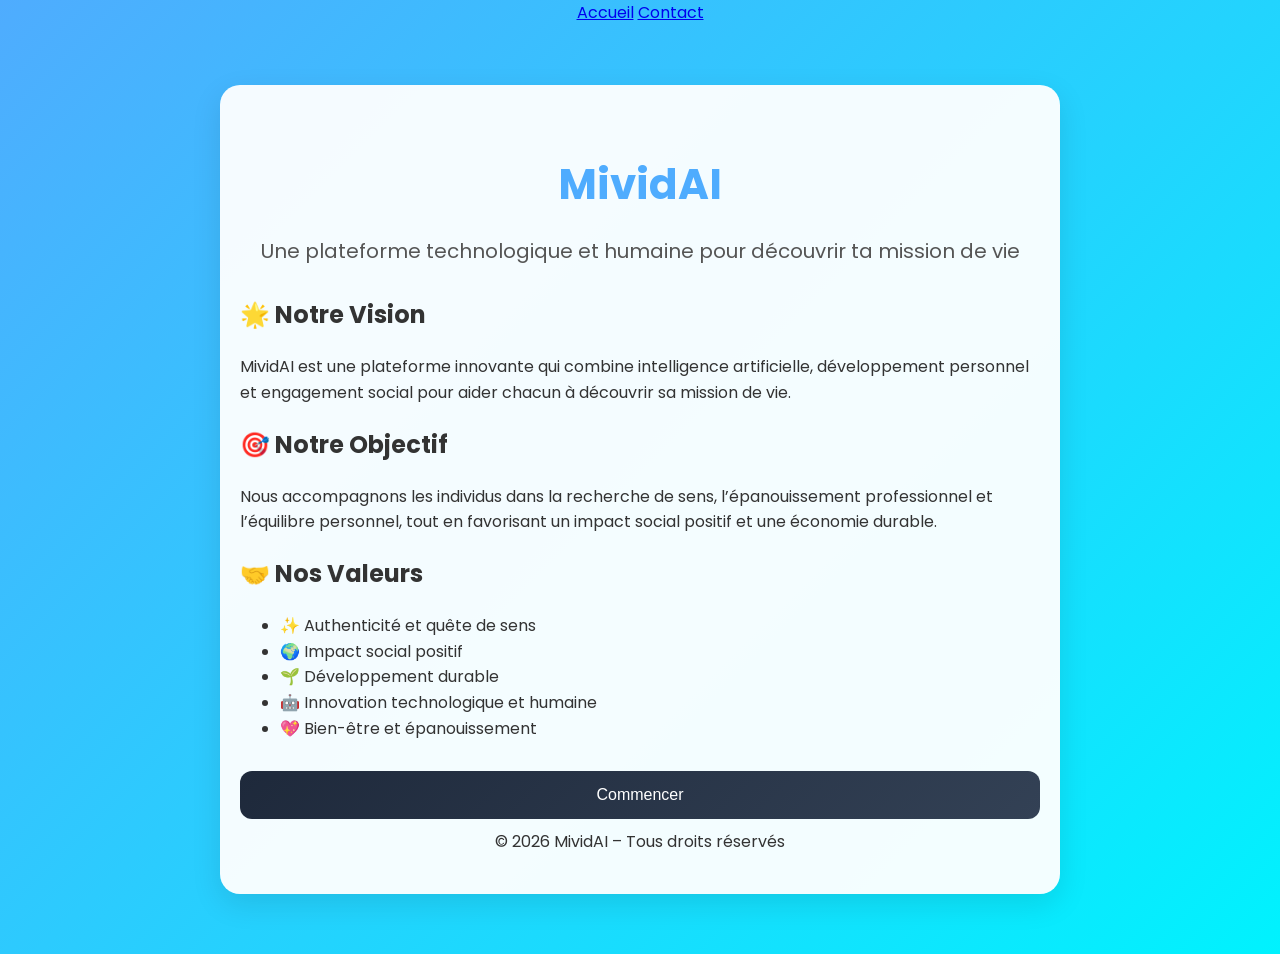
==== index.html @ 107326b5 "commencer commit MividAI MVP" ====
<!DOCTYPE html>
<html lang="fr">
<head>
  <meta charset="UTF-8">
  <meta name="viewport" content="width=device-width, initial-scale=1.0">
  <title>MividAI - Découvre ta mission de vie</title>
  <link rel="stylesheet" href="style.css">
  <nav class="navbar">
  <a href="index.html">Accueil</a>
  <a href="contact.html">Contact</a>
  </nav>
</head>
<body>
  <div class="container">
    <h1>MividAI</h1>
    <p class="subtitle">
      Une plateforme technologique et humaine pour découvrir ta mission de vie
    </p>

    <div class="mission">
      <h2>🌟 Notre Vision</h2>
      <p>
        MividAI est une plateforme innovante qui combine intelligence artificielle,
        développement personnel et engagement social pour aider chacun à découvrir
        sa mission de vie.
      </p>

      <h2>🎯 Notre Objectif</h2>
      <p>
        Nous accompagnons les individus dans la recherche de sens, l’épanouissement
        professionnel et l’équilibre personnel, tout en favorisant un impact social
        positif et une économie durable.
      </p>

      <h2>🤝 Nos Valeurs</h2>
      <ul>
        <li>✨ Authenticité et quête de sens</li>
        <li>🌍 Impact social positif</li>
        <li>🌱 Développement durable</li>
        <li>🤖 Innovation technologique et humaine</li>
        <li>💖 Bien-être et épanouissement</li>
      </ul>
    </div>
    <a>
    <button class="btn">Commencer</button>
    </a>
   <div class="footer">
      © 2026 MividAI – Tous droits réservés
    </div>
  </div>
  <script src="script.js"></script>
</body>
</html>
---- style.css ----
/* Importation d'une police moderne */
@import url('https://fonts.googleapis.com/css2?family=Poppins:wght@300;400;600&display=swap');

body {
  margin: 0;
  font-family: 'Poppins', sans-serif;
  background: linear-gradient(135deg, #4facfe, #00f2fe);
  color: #333;
  text-align: center;
}

.container {
  max-width: 800px;
  margin: 60px auto;
  padding: 40px 20px;
  background: rgba(255, 255, 255, 0.95);
  border-radius: 20px;
  box-shadow: 0 10px 30px rgba(0, 0, 0, 0.1);
}

h1 {
  font-size: 42px;
  color: #4facfe;
  margin-bottom: 10px;
}

.subtitle {
  font-size: 20px;
  color: #555;
  margin-bottom: 30px;
}

.mission {
  text-align: left;
  margin: 30px 0;
  line-height: 1.6;
}


.btn {
  display: block;
  width: 100%;
  padding: 15px;
  margin: 10px 0;
  border: none;
  border-radius: 12px;
  background: linear-gradient(135deg, #1e293b, #334155);
  color: white;
  font-size: 16px;
  cursor: pointer;
  transition: all 0.2s ease;
}

.btn:hover {
  transform: scale(1.05);
  background: linear-gradient(135deg, #334155, #475569);
  box-shadow: 0 0 15px rgba(56, 189, 248, 0.5);

#quiz button {
  display: block;
  width: 100%;
}

#result {
  margin-top: 30px;
  font-size: 20px;
  font-weight: 500;
}

.footer {
  margin-top: 40px;
  font-size: 14px;
  color: #777;
}
.contact-section {
  text-align: left;
  margin-top: 20px;
}

.contact-form {
  display: flex;
  flex-direction: column;
  gap: 15px;
}

.contact-form label {
  font-weight: 600;
  margin-top: 10px;
}

.contact-form input,
.contact-form textarea {
  padding: 12px;
  border-radius: 8px;
  border: 1px solid #ccc;
  font-size: 16px;
  width: 100%;
}

.contact-form input:focus,
.contact-form textarea:focus {
  outline: none;
  border-color: #4facfe;
  box-shadow: 0 0 5px rgba(79, 172, 254, 0.3);
}

.contact-info {
  margin-top: 30px;
  background: #f9f9f9;
  padding: 20px;
  border-radius: 10px;
}

.contact-info a {
  color: #4facfe;
  text-decoration: none;
}

.contact-info a:hover {
  text-decoration: underline;
}
.navbar {
  margin-top: 20px;
}

.navbar a {
  margin: 0 15px;
  text-decoration: none;
  color: #2c3e50;
  font-weight: 600;
}

.navbar a:hover {
  color: #4facfe;
}

.fade {
  opacity: 0;
  transform: translateY(20px);
  transition: all 0.4s ease;
}

.fade.show {
  opacity: 1;
  transform: translateY(0);
}
.fade {
  opacity: 0;
  transform: translateY(20px);
  transition: all 0.4s ease;
}

.fade.show {
  opacity: 1;
  transform: translateY(0);
}
.btn:active {
  transform: scale(0.95);
}
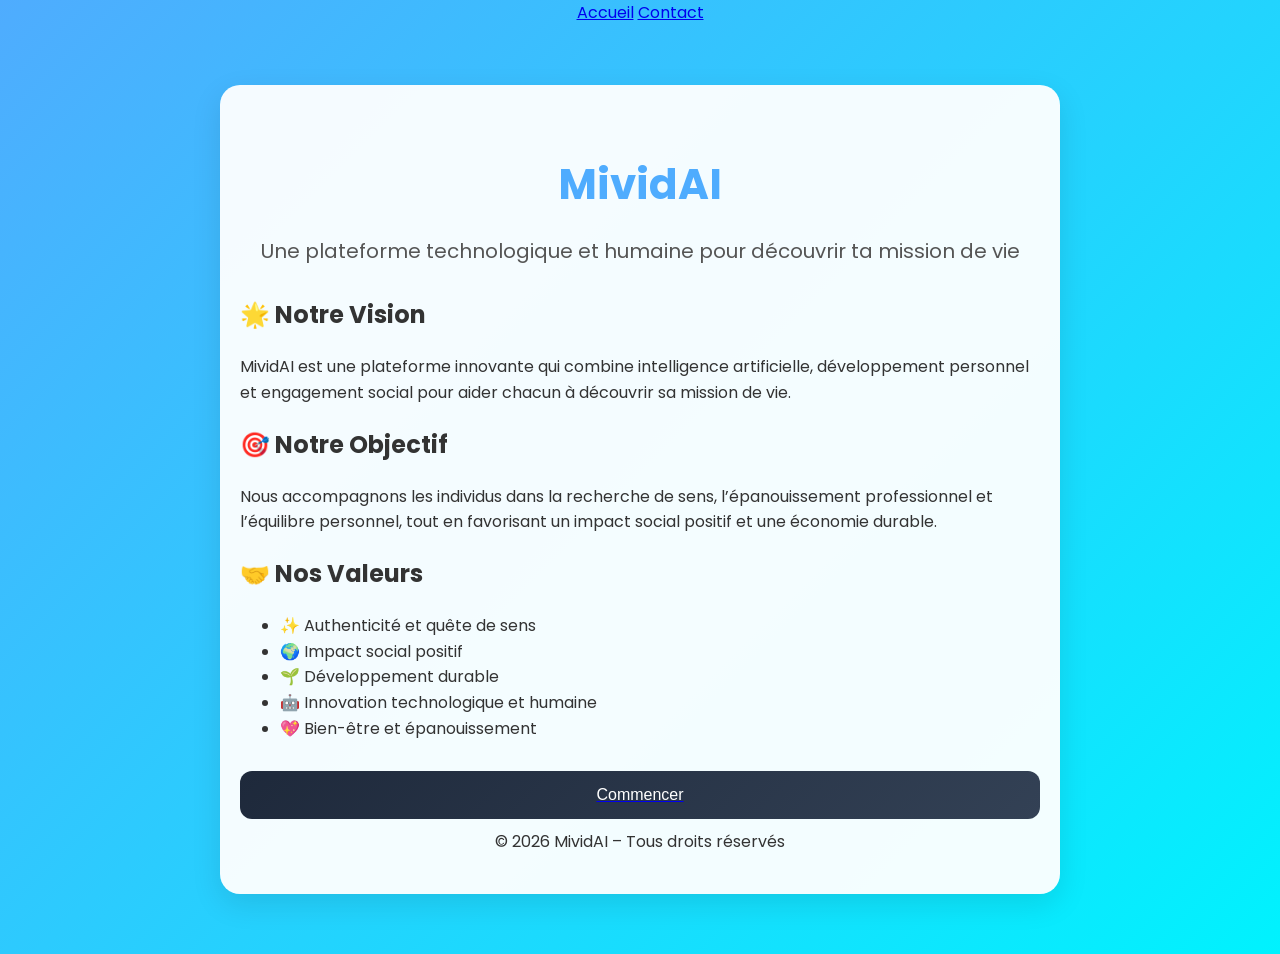
==== commit d530425b: "corect index commit MividAI MVP" ====
--- a/index.html
+++ b/index.html
@@ -5,12 +5,12 @@
   <meta name="viewport" content="width=device-width, initial-scale=1.0">
   <title>MividAI - Découvre ta mission de vie</title>
   <link rel="stylesheet" href="style.css">
-  <nav class="navbar">
+</head>
+<body>
+<nav class="navbar">
   <a href="index.html">Accueil</a>
   <a href="contact.html">Contact</a>
-  </nav>
-</head>
-<body>
+</nav>
   <div class="container">
     <h1>MividAI</h1>
     <p class="subtitle">
@@ -42,8 +42,9 @@
       </ul>
     </div>
     <a>
-    <button class="btn">Commencer</button>
-    </a>
+  <a href="questions.html">
+  <button class="btn">Commencer</button>
+</a>
    <div class="footer">
       © 2026 MividAI – Tous droits réservés
     </div>
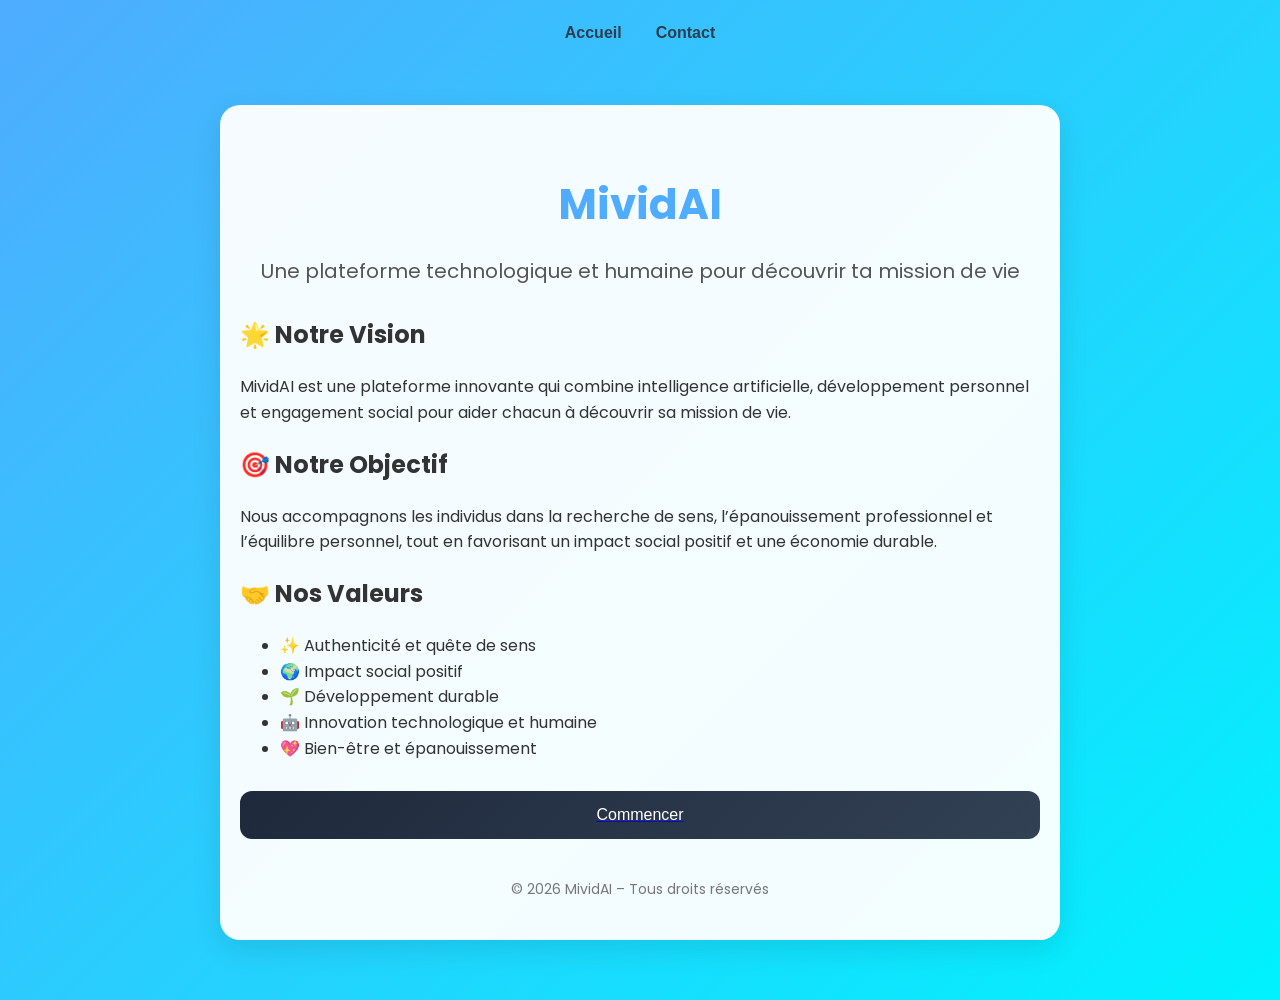
==== commit 7a8b68f7: "mise a jour commit MividAI MVP" ====
--- a/index.html
+++ b/index.html
@@ -41,11 +41,10 @@
         <li>💖 Bien-être et épanouissement</li>
       </ul>
     </div>
-    <a>
-  <a href="questions.html">
-  <button class="btn">Commencer</button>
-</a>
-   <div class="footer">
+    <a href="questions.html">
+      <button class="btn">Commencer</button>
+    </a>
+    <div class="footer">
       © 2026 MividAI – Tous droits réservés
     </div>
   </div>
--- a/style.css
+++ b/style.css
@@ -55,6 +55,7 @@
   transform: scale(1.05);
   background: linear-gradient(135deg, #334155, #475569);
   box-shadow: 0 0 15px rgba(56, 189, 248, 0.5);
+}
 
 #quiz button {
   display: block;
@@ -144,15 +145,9 @@
   opacity: 1;
   transform: translateY(0);
 }
-.fade {
-  opacity: 0;
-  transform: translateY(20px);
-  transition: all 0.4s ease;
-}
 
-.fade.show {
-  opacity: 1;
-  transform: translateY(0);
+.hidden {
+  display: none;
 }
 .btn:active {
   transform: scale(0.95);
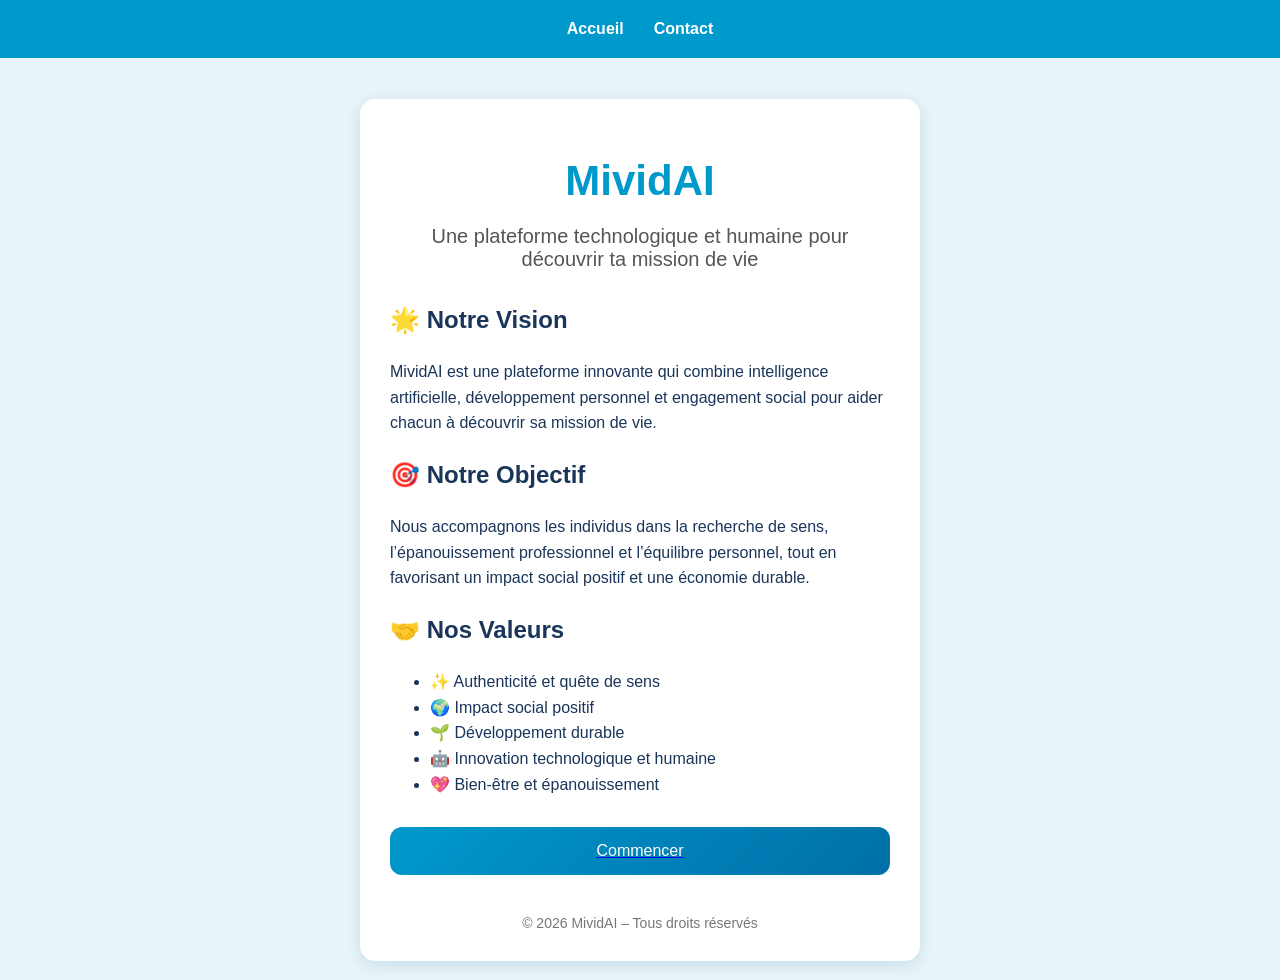
==== commit b947236e: "remise" ====
--- a/index.html
+++ b/index.html
@@ -48,6 +48,5 @@
       © 2026 MividAI – Tous droits réservés
     </div>
   </div>
-  <script src="script.js"></script>
 </body>
 </html>
--- a/style.css
+++ b/style.css
@@ -2,25 +2,21 @@
 @import url('https://fonts.googleapis.com/css2?family=Poppins:wght@300;400;600&display=swap');
 
 body {
+  font-family: Arial;
+  background: #e8f4f8;
+  color: #1a355a;
+  display: flex;
+  justify-content: center;
+  align-items: center;
+  min-height: 100vh;
   margin: 0;
-  font-family: 'Poppins', sans-serif;
-  background: linear-gradient(135deg, #4facfe, #00f2fe);
-  color: #333;
-  text-align: center;
-}
-
-.container {
-  max-width: 800px;
-  margin: 60px auto;
-  padding: 40px 20px;
-  background: rgba(255, 255, 255, 0.95);
-  border-radius: 20px;
-  box-shadow: 0 10px 30px rgba(0, 0, 0, 0.1);
+  padding-top: 80px;
+  flex-direction: column;
 }
 
 h1 {
   font-size: 42px;
-  color: #4facfe;
+  color: #0099cc;
   margin-bottom: 10px;
 }
 
@@ -35,7 +31,6 @@
   margin: 30px 0;
   line-height: 1.6;
 }
-
 
 .btn {
   display: block;
@@ -44,7 +39,7 @@
   margin: 10px 0;
   border: none;
   border-radius: 12px;
-  background: linear-gradient(135deg, #1e293b, #334155);
+  background: linear-gradient(135deg, #0099cc, #006fa8);
   color: white;
   font-size: 16px;
   cursor: pointer;
@@ -53,8 +48,8 @@
 
 .btn:hover {
   transform: scale(1.05);
-  background: linear-gradient(135deg, #334155, #475569);
-  box-shadow: 0 0 15px rgba(56, 189, 248, 0.5);
+  background: linear-gradient(135deg, #006fa8, #004d7a);
+  box-shadow: 0 0 15px rgba(0, 153, 204, 0.4);
 }
 
 #quiz button {
@@ -72,6 +67,28 @@
   margin-top: 40px;
   font-size: 14px;
   color: #777;
+}
+#results {
+  font-size: 18px;
+  line-height: 1.6;
+  text-align: left;
+  margin: 20px 0;
+}
+
+#results h2 {
+  font-size: 24px;
+  color: #0099cc;
+  text-align: center;
+}
+
+#results ul {
+  margin-left: 20px;
+}
+
+#results p {
+  font-size: 20px;
+  margin-top: 20px;
+  text-align: center;
 }
 .contact-section {
   text-align: left;
@@ -101,38 +118,51 @@
 .contact-form input:focus,
 .contact-form textarea:focus {
   outline: none;
-  border-color: #4facfe;
-  box-shadow: 0 0 5px rgba(79, 172, 254, 0.3);
+  border-color: #0099cc;
+  box-shadow: 0 0 5px rgba(0, 153, 204, 0.3);
 }
 
 .contact-info {
   margin-top: 30px;
-  background: #f9f9f9;
+  background: #f0f8fb;
   padding: 20px;
   border-radius: 10px;
+  border: 2px solid #0099cc;
 }
 
 .contact-info a {
-  color: #4facfe;
+  color: #0099cc;
   text-decoration: none;
+  font-weight: 600;
 }
 
 .contact-info a:hover {
   text-decoration: underline;
 }
 .navbar {
-  margin-top: 20px;
+  position: fixed;
+  top: 0;
+  left: 0;
+  right: 0;
+  display: flex;
+  justify-content: center;
+  gap: 30px;
+  padding: 20px;
+  background: #0099cc;
+  z-index: 100;
 }
 
 .navbar a {
-  margin: 0 15px;
   text-decoration: none;
-  color: #2c3e50;
+  color: white;
   font-weight: 600;
+  font-size: 16px;
+  transition: color 0.3s ease;
 }
 
 .navbar a:hover {
-  color: #4facfe;
+  color: #e8f4f8;
+  text-decoration: underline;
 }
 
 .fade {
@@ -151,4 +181,21 @@
 }
 .btn:active {
   transform: scale(0.95);
-}+}
+
+.container {
+  width: 90%;
+  max-width: 500px;
+  text-align: center;
+  background: white;
+  padding: 30px;
+  border-radius: 15px;
+  box-shadow: 0 4px 15px rgba(0, 99, 153, 0.15);
+}
+
+.question {
+  font-size: 30px;
+  margin-bottom: 25px;
+  font-weight: bold;
+  line-height: 1.4;
+}
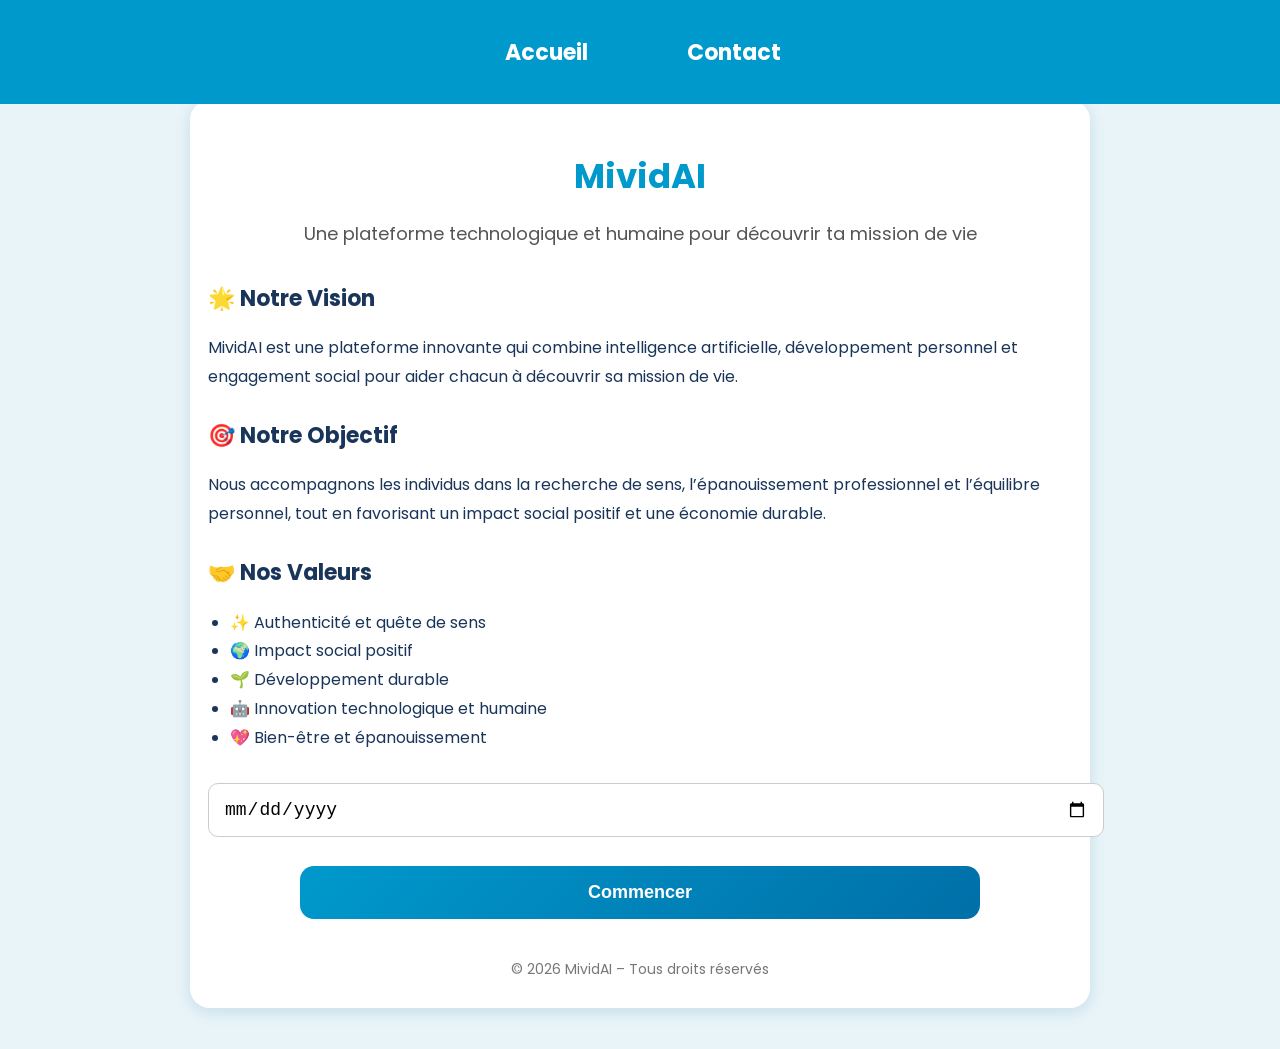
==== commit a973110c: "date" ====
--- a/index.html
+++ b/index.html
@@ -41,12 +41,37 @@
         <li>💖 Bien-être et épanouissement</li>
       </ul>
     </div>
-    <a href="questions.html">
-      <button class="btn">Commencer</button>
-    </a>
+  <div style="margin-top: 30px;">
+  <input 
+    type="date" 
+    id="birthdate" 
+    style="
+      width: 100%;
+      padding: 15px;
+      font-size: 18px;
+      border-radius: 10px;
+      border: 1px solid #ccc;
+      margin-bottom: 15px;
+    "
+  >
+  <button class="btn" onclick="startQuiz()">Commencer</button>
+</div>
     <div class="footer">
       © 2026 MividAI – Tous droits réservés
     </div>
   </div>
+  <script>
+function startQuiz() {
+  const date = document.getElementById("birthdate").value;
+
+  if (!date) {
+    alert("Merci de renseigner ta date de naissance ✨");
+    return;
+  }
+
+  localStorage.setItem("birthdate", date);
+  window.location.href = "questions.html";
+}
+</script>
 </body>
 </html>
--- a/style.css
+++ b/style.css
@@ -1,17 +1,18 @@
-/* Importation d'une police moderne */
-@import url('https://fonts.googleapis.com/css2?family=Poppins:wght@300;400;600&display=swap');
+@import url('https://fonts.googleapis.com/css2?family=Poppins:wght@300;400;600;700&display=swap');
 
 body {
-  font-family: Arial;
+  font-family: 'Poppins', Arial, sans-serif;
   background: #e8f4f8;
   color: #1a355a;
   display: flex;
-  justify-content: center;
+  justify-content: flex-start;
   align-items: center;
   min-height: 100vh;
   margin: 0;
-  padding-top: 80px;
+  padding-top: 100px;
+  padding-bottom: 40px;
   flex-direction: column;
+  box-sizing: border-box;
 }
 
 h1 {
@@ -24,32 +25,66 @@
   font-size: 20px;
   color: #555;
   margin-bottom: 30px;
+  line-height: 1.6;
 }
 
 .mission {
   text-align: left;
   margin: 30px 0;
-  line-height: 1.6;
+  line-height: 1.8;
+  font-size: 17px;
+}
+
+.mission h2 {
+  font-size: 26px;
+  margin-top: 24px;
+  margin-bottom: 10px;
+}
+
+.mission ul {
+  padding-left: 22px;
+}
+
+.container {
+  width: 90%;
+  max-width: 900px;
+  text-align: center;
+  background: white;
+  padding: 40px 32px;
+  border-radius: 20px;
+  box-shadow: 0 4px 15px rgba(0, 99, 153, 0.15);
+  box-sizing: border-box;
 }
 
 .btn {
   display: block;
   width: 100%;
-  padding: 15px;
-  margin: 10px 0;
+  max-width: 680px;
+  padding: 18px 22px;
+  margin: 14px auto;
   border: none;
-  border-radius: 12px;
+  border-radius: 14px;
   background: linear-gradient(135deg, #0099cc, #006fa8);
   color: white;
-  font-size: 16px;
+  font-size: 20px;
+  font-weight: 600;
   cursor: pointer;
   transition: all 0.2s ease;
+  box-sizing: border-box;
 }
 
 .btn:hover {
-  transform: scale(1.05);
+  transform: scale(1.03);
   background: linear-gradient(135deg, #006fa8, #004d7a);
   box-shadow: 0 0 15px rgba(0, 153, 204, 0.4);
+}
+
+.btn:active {
+  transform: scale(0.97);
+}
+
+#quiz {
+  margin-top: 20px;
 }
 
 #quiz button {
@@ -57,10 +92,54 @@
   width: 100%;
 }
 
+.question {
+  font-size: 34px;
+  margin-bottom: 30px;
+  font-weight: 700;
+  line-height: 1.45;
+  color: #1a355a;
+}
+
+#quiz h2 {
+  font-size: 34px;
+  color: #0099cc;
+  margin-bottom: 20px;
+}
+
+#quiz p {
+  font-size: 22px;
+  line-height: 1.8;
+  margin-bottom: 30px;
+  color: #355070;
+}
+
 #result {
   margin-top: 30px;
   font-size: 20px;
   font-weight: 500;
+}
+
+#results {
+  font-size: 18px;
+  line-height: 1.6;
+  text-align: left;
+  margin: 20px 0;
+}
+
+#results h2 {
+  font-size: 24px;
+  color: #0099cc;
+  text-align: center;
+}
+
+#results ul {
+  margin-left: 20px;
+}
+
+#results p {
+  font-size: 20px;
+  margin-top: 20px;
+  text-align: center;
 }
 
 .footer {
@@ -68,28 +147,7 @@
   font-size: 14px;
   color: #777;
 }
-#results {
-  font-size: 18px;
-  line-height: 1.6;
-  text-align: left;
-  margin: 20px 0;
-}
-
-#results h2 {
-  font-size: 24px;
-  color: #0099cc;
-  text-align: center;
-}
-
-#results ul {
-  margin-left: 20px;
-}
-
-#results p {
-  font-size: 20px;
-  margin-top: 20px;
-  text-align: center;
-}
+
 .contact-section {
   text-align: left;
   margin-top: 20px;
@@ -113,6 +171,7 @@
   border: 1px solid #ccc;
   font-size: 16px;
   width: 100%;
+  box-sizing: border-box;
 }
 
 .contact-form input:focus,
@@ -139,6 +198,7 @@
 .contact-info a:hover {
   text-decoration: underline;
 }
+
 .navbar {
   position: fixed;
   top: 0;
@@ -147,22 +207,27 @@
   display: flex;
   justify-content: center;
   gap: 30px;
-  padding: 20px;
+  padding: 22px 20px;
   background: #0099cc;
   z-index: 100;
 }
 
 .navbar a {
+  display: inline-block;
   text-decoration: none;
   color: white;
   font-weight: 600;
-  font-size: 16px;
-  transition: color 0.3s ease;
+  font-size: 18px;
+  padding: 10px 18px;
+  border-radius: 10px;
+  transition: background 0.3s ease, color 0.3s ease, transform 0.2s ease;
 }
 
 .navbar a:hover {
   color: #e8f4f8;
-  text-decoration: underline;
+  background: rgba(255, 255, 255, 0.12);
+  text-decoration: none;
+  transform: translateY(-1px);
 }
 
 .fade {
@@ -179,23 +244,293 @@
 .hidden {
   display: none;
 }
-.btn:active {
-  transform: scale(0.95);
-}
-
-.container {
-  width: 90%;
-  max-width: 500px;
-  text-align: center;
-  background: white;
-  padding: 30px;
-  border-radius: 15px;
-  box-shadow: 0 4px 15px rgba(0, 99, 153, 0.15);
-}
-
-.question {
-  font-size: 30px;
+
+.result-card {
+  background: #f8fbfd;
+  border-radius: 20px;
+  padding: 35px 25px;
+  box-shadow: 0 8px 25px rgba(0, 0, 0, 0.08);
+  max-width: 760px;
+  margin: 20px auto 0;
+}
+
+@media (max-width: 768px) {
+  .navbar a {
+    font-size: 18px !important;
+    padding: 10px 18px !important;
+  }
+}
+
+  .container {
+    width: 92%;
+    padding: 28px 18px;
+  }
+
+  h1 {
+    font-size: 34px;
+  }
+
+  .subtitle {
+    font-size: 18px;
+  }
+
+  .navbar {
+    gap: 12px;
+    padding: 16px 12px;
+  }
+
+  .navbar a {
+    font-size: 16px;
+    padding: 8px 14px;
+  }
+
+  .question {
+    font-size: 26px;
+  }
+
+  .btn {
+    font-size: 18px;
+    padding: 16px 18px;
+  }
+
+  #quiz h2 {
+    font-size: 28px;
+  }
+
+  #quiz p {
+    font-size: 19px;
+  }
+
+  .mission h2 {
+    font-size: 22px;
+  }
+
+  .mission {
+    font-size: 16px;
+  }
+.navbar a {
+  font-size: 18px !important;
+  padding: 10px 20px !important;
+}
+.navbar a {
+  font-size: 18px !important;
+  padding: 10px 18px !important;
+}
+
+@media (max-width: 768px) {
+  .navbar a {
+    font-size: 18px !important;
+    padding: 10px 18px !important;
+  }
+}
+.navbar a {
+  min-width: 140px !important;
+  height: 52px !important;
+  font-size: 22px !important;
+  font-weight: 700 !important;
+  display: flex !important;
+  align-items: center !important;
+  justify-content: center !important;
+}
+.result-card h3 {
+  font-size: 24px;
+  margin-top: 28px;
+  margin-bottom: 12px;
+  color: #0099cc;
+  text-align: left;
+}
+
+.result-card ul {
+  text-align: left;
+  padding-left: 22px;
+  margin-bottom: 20px;
+}
+
+.result-card li {
+  font-size: 19px;
+  line-height: 1.7;
+  margin-bottom: 10px;
+  color: #355070;
+}
+
+.result-card p {
+  text-align: left;
+}
+
+.result-card strong {
+  color: #1a355a;
+}
+
+.result-card {
+  background: #f8fbfd;
+  border-radius: 20px;
+  padding: 35px 25px;
+  box-shadow: 0 8px 25px rgba(0, 0, 0, 0.08);
+  max-width: 760px;
+  margin: 20px auto 30px;
+  text-align: left;
+}
+
+.result-card h2 {
+  font-size: 34px;
+  margin-bottom: 20px;
+  color: #0099cc;
+  text-align: center;
+}
+
+.result-card h3 {
+  font-size: 24px;
+  margin-top: 28px;
+  margin-bottom: 12px;
+  color: #0099cc;
+}
+
+.result-card p {
+  font-size: 20px;
+  line-height: 1.8;
+  color: #355070;
+}
+
+.result-card ul {
+  padding-left: 22px;
+  margin-bottom: 20px;
+}
+
+.result-card li {
+  font-size: 19px;
+  line-height: 1.7;
+  margin-bottom: 10px;
+  color: #355070;
+}
+
+.result-card strong {
+  color: #1a355a;
+}
+.result-card {
+  background: #f8fbfd;
+  border-radius: 20px;
+  padding: 35px 25px;
+  box-shadow: 0 8px 25px rgba(0, 0, 0, 0.08);
+  max-width: 760px;
+  margin: 20px auto 30px;
+  text-align: left;
+}
+
+.result-card h2 {
+  font-size: 34px;
+  margin-bottom: 20px;
+  color: #0099cc;
+  text-align: center;
+}
+
+.result-card h3 {
+  font-size: 24px;
+  margin-top: 28px;
+  margin-bottom: 12px;
+  color: #0099cc;
+}
+
+.result-card p {
+  font-size: 20px;
+  line-height: 1.8;
+  color: #355070;
+}
+
+.result-card ul {
+  padding-left: 22px;
+  margin-bottom: 20px;
+}
+
+.result-card li {
+  font-size: 19px;
+  line-height: 1.7;
+  margin-bottom: 10px;
+  color: #355070;
+}
+
+.result-card strong {
+  color: #1a355a;
+}
+
+.result-punchline {
+  font-size: 22px;
+  font-weight: 600;
+  text-align: center;
+  color: #1a355a;
   margin-bottom: 25px;
-  font-weight: bold;
-  line-height: 1.4;
-}
+}
+
+.action-box {
+  margin-top: 30px;
+  padding: 22px;
+  background: #e8f4f8;
+  border-radius: 14px;
+}
+
+.action-box p {
+  margin-top: 12px;
+}
+.result-card {
+  background: #f8fbfd;
+  border-radius: 20px;
+  padding: 35px 25px;
+  box-shadow: 0 8px 25px rgba(0, 0, 0, 0.08);
+  max-width: 760px;
+  margin: 20px auto 30px;
+  text-align: left;
+}
+
+.result-card h2 {
+  font-size: 34px;
+  margin-bottom: 20px;
+  color: #0099cc;
+  text-align: center;
+}
+
+.result-card h3 {
+  font-size: 24px;
+  margin-top: 28px;
+  margin-bottom: 12px;
+  color: #0099cc;
+}
+
+.result-card p {
+  font-size: 20px;
+  line-height: 1.8;
+  color: #355070;
+}
+
+.result-card ul {
+  padding-left: 22px;
+  margin-bottom: 20px;
+}
+
+.result-card li {
+  font-size: 19px;
+  line-height: 1.7;
+  margin-bottom: 10px;
+  color: #355070;
+}
+
+.result-card strong {
+  color: #1a355a;
+}
+
+.result-punchline {
+  font-size: 22px;
+  font-weight: 600;
+  text-align: center;
+  color: #1a355a;
+  margin-bottom: 25px;
+}
+
+.action-box {
+  margin-top: 30px;
+  padding: 22px;
+  background: #e8f4f8;
+  border-radius: 14px;
+}
+
+.action-box p {
+  margin-top: 12px;
+}
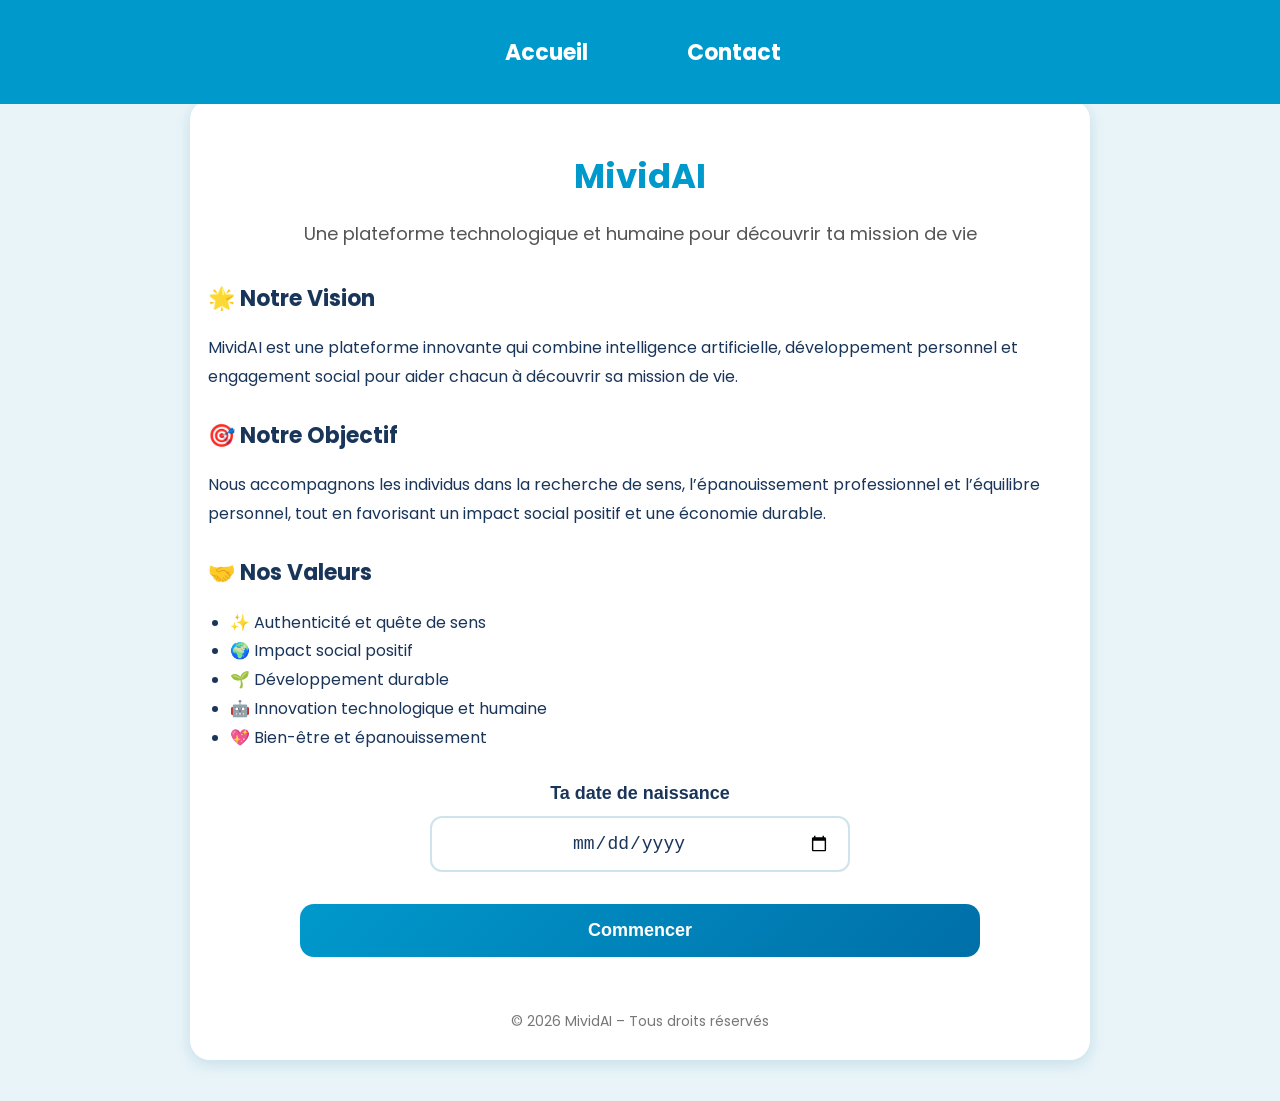
==== commit cb4b69c9: "birth2" ====
--- a/index.html
+++ b/index.html
@@ -41,26 +41,16 @@
         <li>💖 Bien-être et épanouissement</li>
       </ul>
     </div>
-  <div style="margin-top: 30px;">
-  <input 
-    type="date" 
-    id="birthdate" 
-    style="
-      width: 100%;
-      padding: 15px;
-      font-size: 18px;
-      border-radius: 10px;
-      border: 1px solid #ccc;
-      margin-bottom: 15px;
-    "
-  >
+  <div class="birthdate-section">
+  <label for="birthdate" class="birthdate-label">Ta date de naissance</label>
+  <input type="date" id="birthdate" class="birthdate-input">
   <button class="btn" onclick="startQuiz()">Commencer</button>
 </div>
     <div class="footer">
       © 2026 MividAI – Tous droits réservés
     </div>
   </div>
-  <script>
+<script>
 function startQuiz() {
   const date = document.getElementById("birthdate").value;
 
--- a/style.css
+++ b/style.css
@@ -533,4 +533,37 @@
 
 .action-box p {
   margin-top: 12px;
+}
+.birthdate-section {
+  margin-top: 30px;
+  display: flex;
+  flex-direction: column;
+  align-items: center;
+}
+
+.birthdate-label {
+  font-size: 18px;
+  font-weight: 600;
+  margin-bottom: 12px;
+  color: #1a355a;
+}
+
+.birthdate-input {
+  width: 100%;
+  max-width: 420px;
+  padding: 15px 18px;
+  font-size: 18px;
+  border-radius: 12px;
+  border: 2px solid #cfe3ec;
+  background: white;
+  color: #1a355a;
+  margin-bottom: 18px;
+  box-sizing: border-box;
+  text-align: center;
+}
+
+.birthdate-input:focus {
+  outline: none;
+  border-color: #0099cc;
+  box-shadow: 0 0 0 4px rgba(0, 153, 204, 0.12);
 }
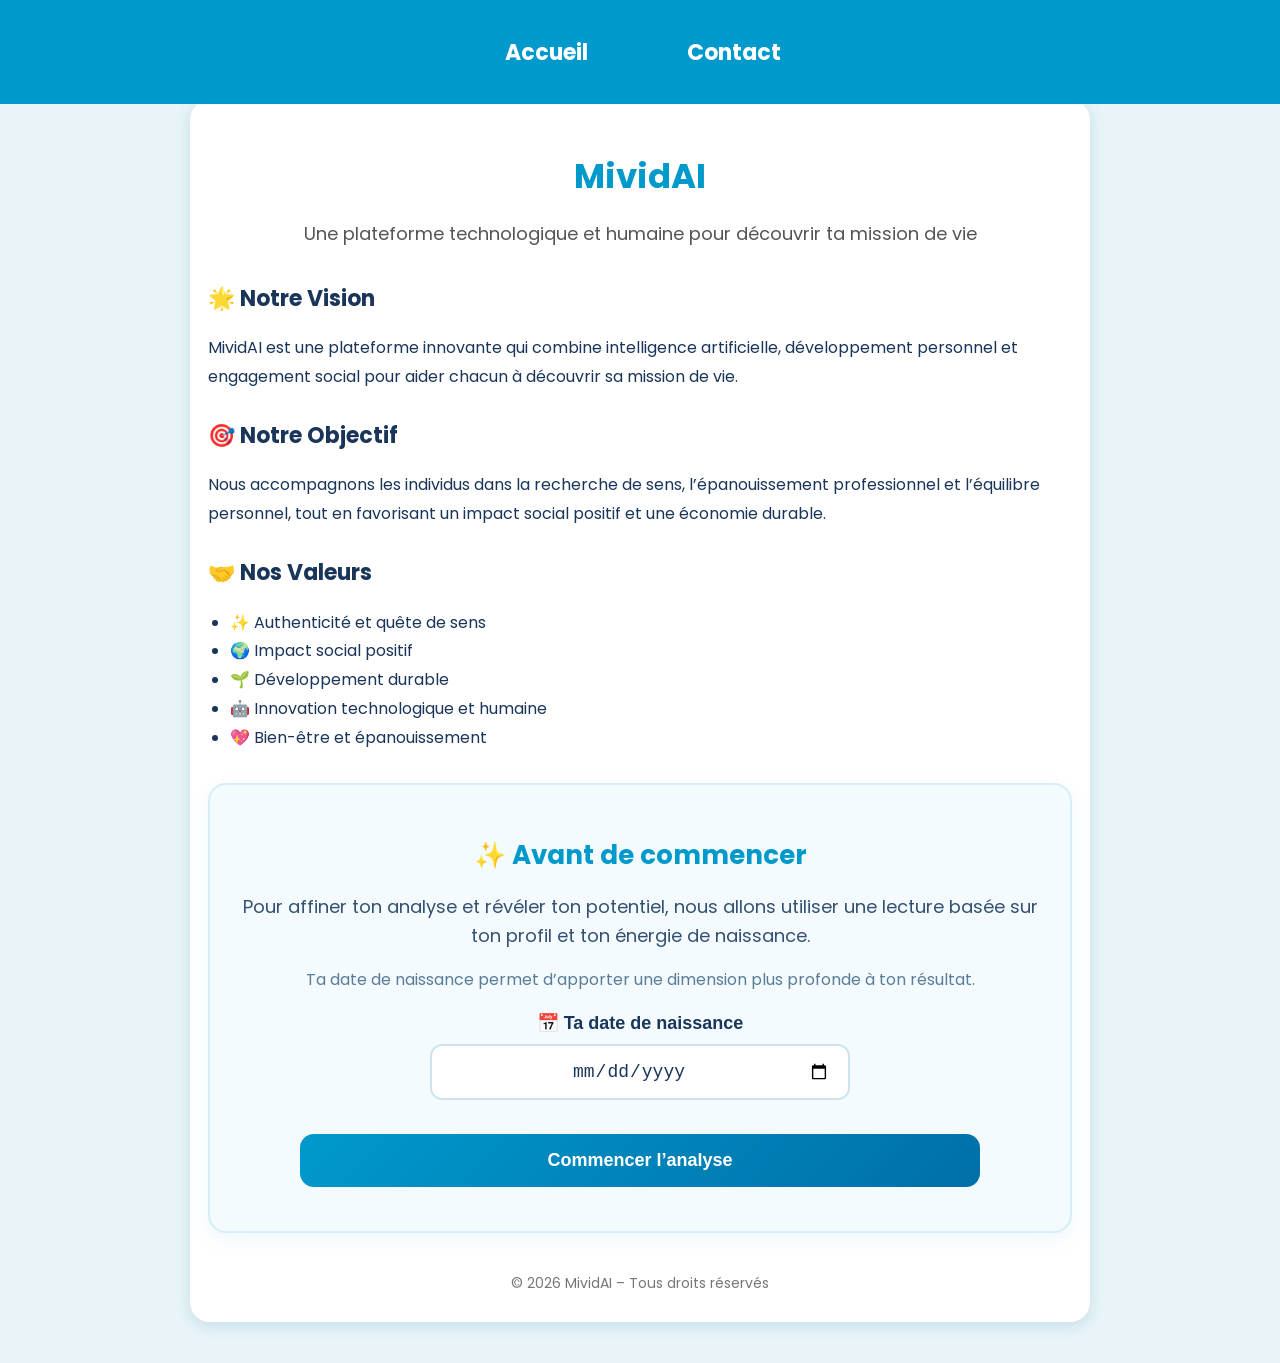
==== commit 40f88be1: "birth3" ====
--- a/index.html
+++ b/index.html
@@ -41,10 +41,25 @@
         <li>💖 Bien-être et épanouissement</li>
       </ul>
     </div>
-  <div class="birthdate-section">
-  <label for="birthdate" class="birthdate-label">Ta date de naissance</label>
+    <div class="intro-card">
+  <h2>✨ Avant de commencer</h2>
+
+  <p class="intro-text">
+    Pour affiner ton analyse et révéler ton potentiel, nous allons utiliser
+    une lecture basée sur ton profil et ton énergie de naissance.
+  </p>
+
+  <p class="intro-subtext">
+    Ta date de naissance permet d’apporter une dimension plus profonde à ton résultat.
+  </p>
+
+  <label for="birthdate" class="birthdate-label">
+    📅 Ta date de naissance
+  </label>
+
   <input type="date" id="birthdate" class="birthdate-input">
-  <button class="btn" onclick="startQuiz()">Commencer</button>
+
+  <button class="btn" onclick="startQuiz()">Commencer l’analyse</button>
 </div>
     <div class="footer">
       © 2026 MividAI – Tous droits réservés
--- a/style.css
+++ b/style.css
@@ -566,4 +566,67 @@
   outline: none;
   border-color: #0099cc;
   box-shadow: 0 0 0 4px rgba(0, 153, 204, 0.12);
+}
+.intro-card {
+  margin-top: 30px;
+  padding: 30px 25px;
+  border-radius: 18px;
+  background: #f4fbff;
+  border: 2px solid #d6eef8;
+  text-align: center;
+  box-shadow: 0 6px 20px rgba(0, 153, 204, 0.08);
+}
+
+.intro-card h2 {
+  font-size: 26px;
+  color: #0099cc;
+  margin-bottom: 15px;
+}
+
+.intro-text {
+  font-size: 18px;
+  line-height: 1.6;
+  color: #355070;
+  margin-bottom: 10px;
+}
+
+.intro-subtext {
+  font-size: 16px;
+  color: #5a7c96;
+  margin-bottom: 20px;
+}
+
+.birthdate-section {
+  margin-top: 30px;
+  display: flex;
+  flex-direction: column;
+  align-items: center;
+}
+
+.birthdate-label {
+  display: block;
+  font-size: 18px;
+  font-weight: 600;
+  margin-bottom: 10px;
+  color: #1a355a;
+}
+
+.birthdate-input {
+  width: 100%;
+  max-width: 420px;
+  padding: 15px 18px;
+  font-size: 18px;
+  border-radius: 12px;
+  border: 2px solid #cfe3ec;
+  background: white;
+  color: #1a355a;
+  margin-bottom: 20px;
+  box-sizing: border-box;
+  text-align: center;
+}
+
+.birthdate-input:focus {
+  outline: none;
+  border-color: #0099cc;
+  box-shadow: 0 0 0 4px rgba(0, 153, 204, 0.12);
 }
